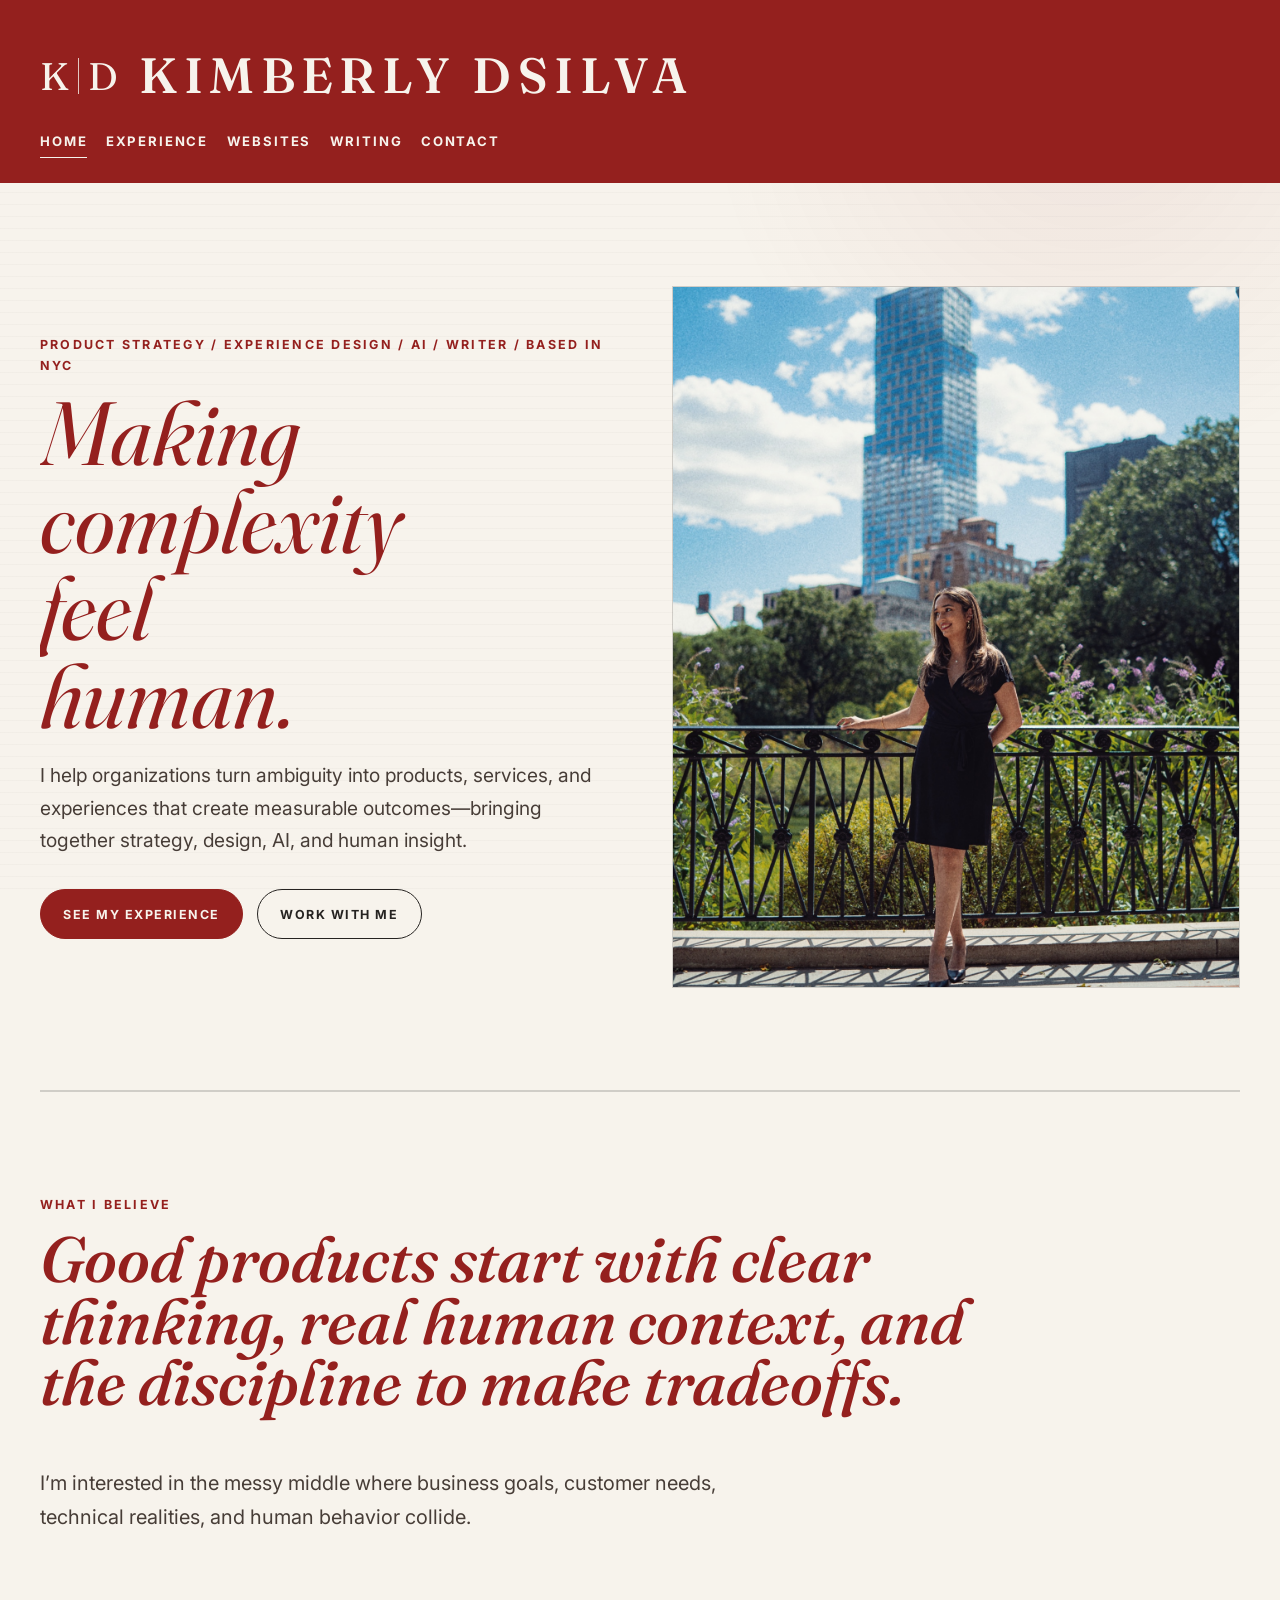
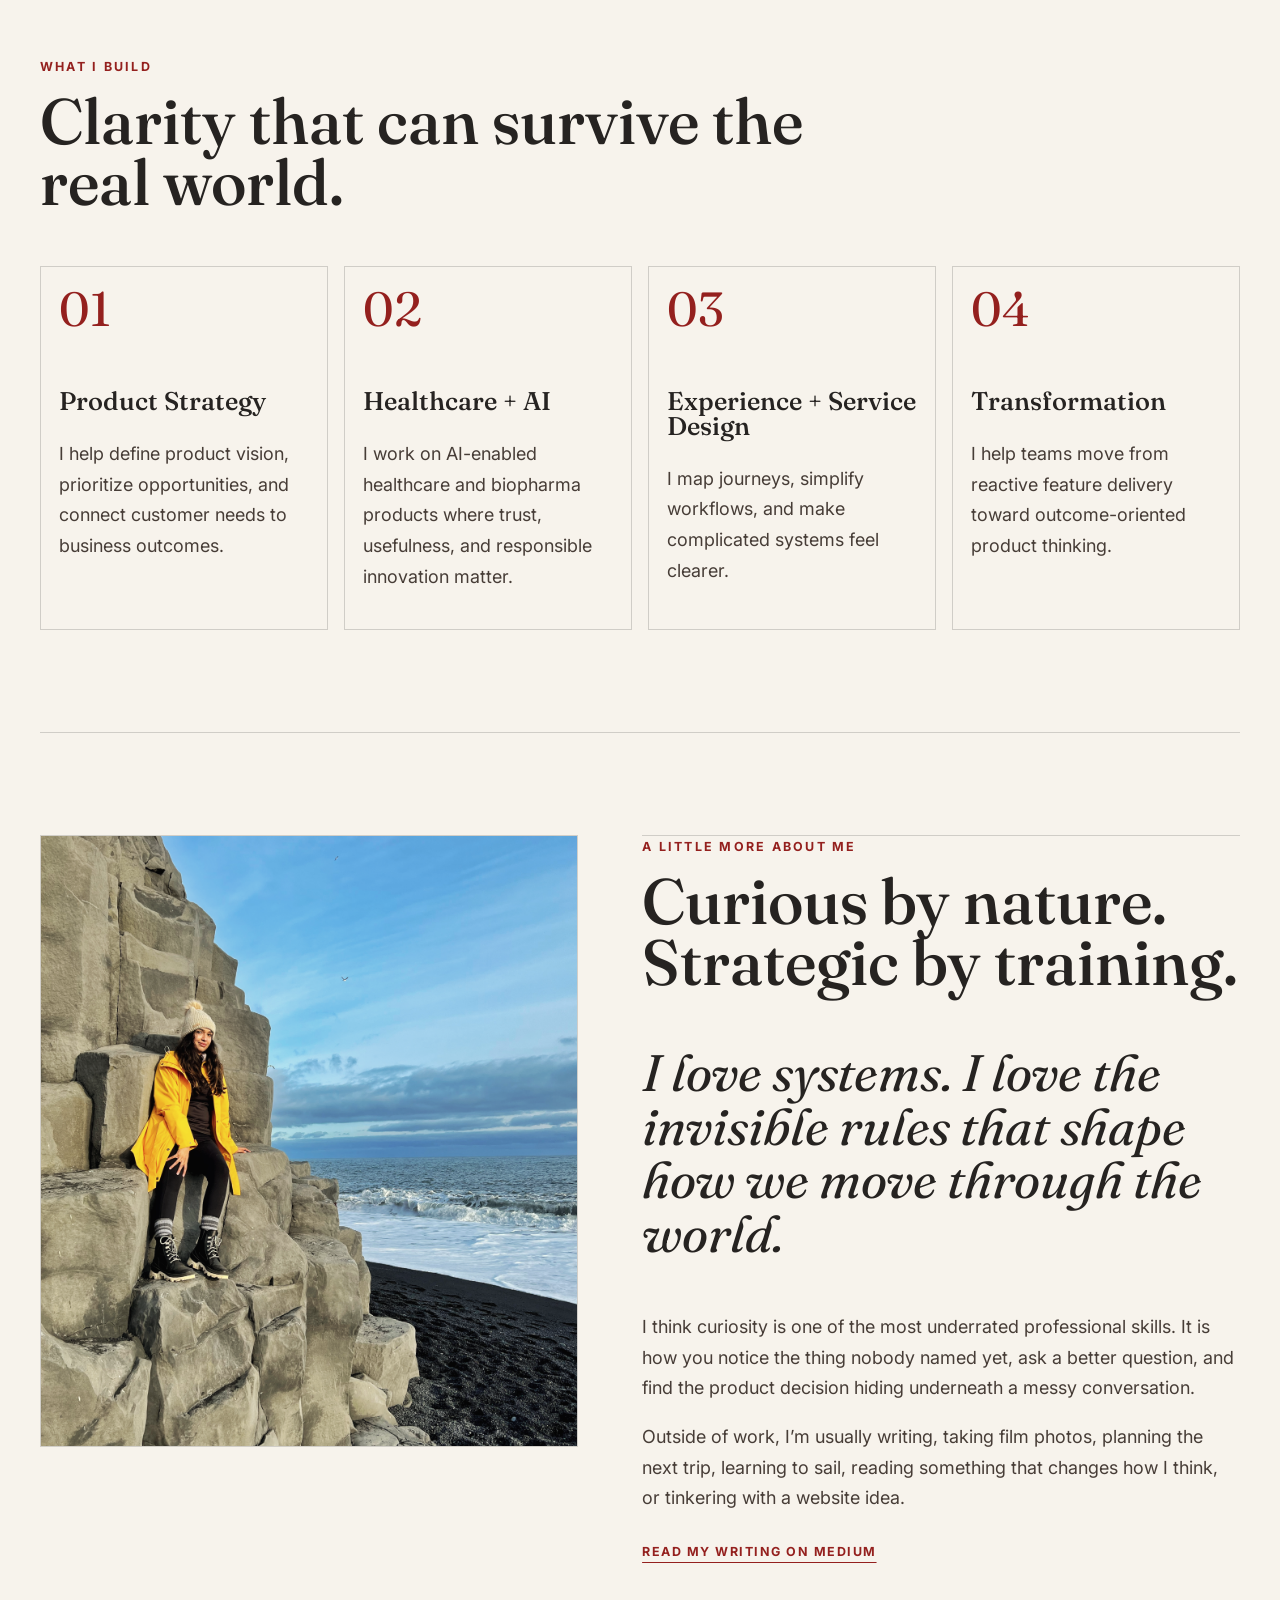
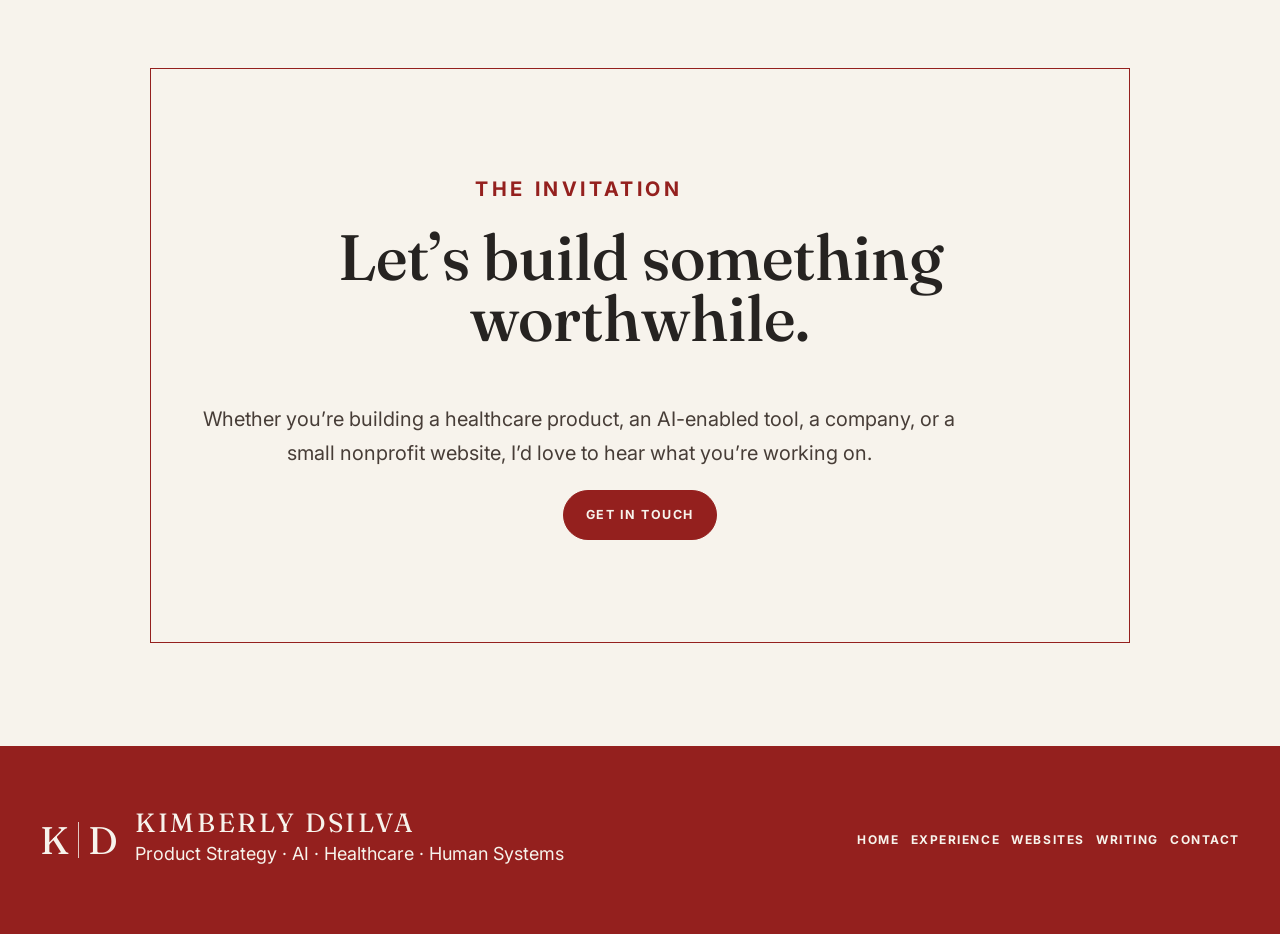
==== index.html @ da4ac9ca "Add files via upload" ====
<!doctype html>
<html lang="en">
  <head>
    <meta charset="utf-8">
    <meta name="viewport" content="width=device-width, initial-scale=1">
    <meta
      name="description"
      content="Kimberly Dsilva is a product strategist and experience leader working across healthcare, AI, service design, and transformation."
    >
    <title>Kimberly Dsilva | Product Strategy, AI & Human Systems</title>
    <link rel="icon" href="assets/favicon.svg" type="image/svg+xml">
    <!-- Update these URLs to the live domain after deployment. -->
    <link rel="canonical" href="https://kimberlydsilva.com/">
    <meta property="og:type" content="website">
    <meta property="og:title" content="Kimberly Dsilva | Product Strategy, AI & Human Systems">
    <meta property="og:description" content="A living resume and personal brand site for Kimberly Dsilva, a product strategist working across healthcare, AI, experience design, and human systems.">
    <meta property="og:image" content="https://kimberlydsilva.com/assets/social-preview.svg">
    <meta property="og:image:type" content="image/svg+xml">
    <meta property="og:image:width" content="1200">
    <meta property="og:image:height" content="630">
    <meta property="og:site_name" content="Kimberly Dsilva">
    <meta property="og:url" content="https://kimberlydsilva.com/">
    <meta name="twitter:card" content="summary_large_image">
    <meta name="twitter:title" content="Kimberly Dsilva | Product Strategy, AI & Human Systems">
    <meta name="twitter:description" content="Product strategy, AI, healthcare, and human systems.">
    <meta name="twitter:image" content="https://kimberlydsilva.com/assets/social-preview.svg">
    <script type="application/ld+json">
      {
        "@context": "https://schema.org",
        "@type": "Person",
        "name": "Kimberly Dsilva",
        "url": "https://kimberlydsilva.com/",
        "image": "https://kimberlydsilva.com/assets/social-preview.svg",
        "jobTitle": "Product Strategy and Experience Leader",
        "address": {
          "@type": "PostalAddress",
          "addressLocality": "New York",
          "addressRegion": "NY",
          "addressCountry": "US"
        },
        "sameAs": [
          "https://www.linkedin.com/in/kimberlydsilva/",
          "https://medium.com/@kimberly.d"
        ],
        "knowsAbout": [
          "Product strategy",
          "Experience design",
          "Artificial intelligence",
          "Healthcare products",
          "Service design",
          "Product transformation",
          "Small business websites"
        ]
      }
    </script>
    <link rel="preconnect" href="https://fonts.googleapis.com">
    <link rel="preconnect" href="https://fonts.gstatic.com" crossorigin>
    <link
      href="https://fonts.googleapis.com/css2?family=Fraunces:opsz,wght,SOFT@9..144,300..700,0..100&family=Inter:wght@400;500;600;700&display=swap"
      rel="stylesheet"
    >
    <link rel="stylesheet" href="styles.css">
  </head>
  <body>
    <a class="skip-link" href="#main">Skip to content</a>

    <header class="site-header">
      <nav class="nav" aria-label="Main navigation">
        <a class="brand-lockup" href="index.html" aria-label="Kimberly Dsilva home">
          <span class="brand-mark" aria-hidden="true"><span>K</span><span class="divider"></span><span>D</span></span>
          <span>
            <span class="brand-wordmark">Kimberly Dsilva</span>
          </span>
        </a>
        <button class="menu-toggle" type="button" aria-expanded="false" aria-controls="site-menu" aria-label="Open navigation menu">
          <span aria-hidden="true"></span>
          <span aria-hidden="true"></span>
          <span aria-hidden="true"></span>
        </button>
        <div class="nav-links" id="site-menu">
          <a class="nav-link active" href="index.html" aria-current="page">Home</a>
          <a class="nav-link" href="experience.html">Experience</a>
          <a class="nav-link" href="websites.html">Websites</a>
          <a class="nav-link" href="https://medium.com/@kimberly.d" target="_blank" rel="noreferrer">Writing</a>
          <a class="nav-link" href="contact.html">Contact</a>
        </div>
      </nav>
    </header>

    <main id="main">
      <section class="home-hero" aria-labelledby="home-title">
        <div class="home-hero-inner">
          <p class="eyebrow">Product strategy / Experience design / AI / Writer / Based in NYC</p>
          <h1 id="home-title" class="brand-line">Making<br>complexity<br>feel<br>human.</h1>
          <p class="hero-statement">
            I help organizations turn ambiguity into products, services, and experiences that create measurable outcomes&mdash;bringing together strategy, design, AI, and human insight.
          </p>
          <div class="button-row" aria-label="Primary actions">
            <a class="button" href="experience.html">See my experience</a>
            <a class="button button-secondary" href="contact.html">Work with me</a>
          </div>
        </div>
        <div class="home-hero-image">
          <img src="assets/hero-home.jpg" width="1365" height="1933" alt="Portrait of Kimberly Dsilva outdoors." fetchpriority="high">
        </div>
      </section>

      <section class="section manifesto home-manifesto" aria-labelledby="believe-title">
        <p class="section-kicker">What I believe</p>
        <h2 id="believe-title">
          Good products start with clear thinking, real human context, and the discipline to make tradeoffs.
        </h2>
        <p>
          I&rsquo;m interested in the messy middle where business goals, customer needs,
          technical realities, and human behavior collide.
        </p>
      </section>

      <section class="section home-build-section" aria-labelledby="build-title">
        <div class="section-heading">
          <p class="section-kicker">What I build</p>
          <h2 id="build-title">Clarity that can survive the real world.</h2>
        </div>
        <div class="card-grid">
          <article class="card accent-oxblood">
            <span class="card-number">01</span>
            <h3>Product Strategy</h3>
            <p>I help define product vision, prioritize opportunities, and connect customer needs to business outcomes.</p>
          </article>
          <article class="card accent-green">
            <span class="card-number">02</span>
            <h3>Healthcare + AI</h3>
            <p>I work on AI-enabled healthcare and biopharma products where trust, usefulness, and responsible innovation matter.</p>
          </article>
          <article class="card accent-blue">
            <span class="card-number">03</span>
            <h3>Experience + Service Design</h3>
            <p>I map journeys, simplify workflows, and make complicated systems feel clearer.</p>
          </article>
          <article class="card accent-terracotta">
            <span class="card-number">04</span>
            <h3>Transformation</h3>
            <p>I help teams move from reactive feature delivery toward outcome-oriented product thinking.</p>
          </article>
        </div>
      </section>

      <section class="section about-editorial" aria-label="About Kimberly">
        <div class="about-collage">
          <!-- Swap this for personal travel, film, or sailing photography when available. -->
          <img src="assets/home-second.jpg" width="2648" height="3848" alt="Kimberly Dsilva sitting on coastal rocks by the ocean." loading="lazy">
        </div>
        <div class="essay-section">
          <p class="section-kicker">A little more about me</p>
          <h2>Curious by nature. Strategic by training.</h2>
          <p class="lede">
            I love systems. I love the invisible rules that shape how we move
            through the world.
          </p>
          <p>
            I think curiosity is one of the most underrated professional skills.
            It is how you notice the thing nobody named yet, ask a better question,
            and find the product decision hiding underneath a messy conversation.
          </p>
          <p>
            Outside of work, I&rsquo;m usually writing, taking film photos, planning the
            next trip, learning to sail, reading something that changes how I
            think, or tinkering with a website idea.
          </p>
          <a class="text-link" href="https://medium.com/@kimberly.d" target="_blank" rel="noreferrer">Read my writing on Medium</a>
        </div>
      </section>

      <section class="section closing-band" aria-labelledby="closing-title">
        <p class="section-kicker">The invitation</p>
        <h2 id="closing-title">Let&rsquo;s build something worthwhile.</h2>
        <p>
          Whether you&rsquo;re building a healthcare product, an AI-enabled tool, a
          company, or a small nonprofit website, I&rsquo;d love to hear what you&rsquo;re
          working on.
        </p>
        <a class="button" href="contact.html">Get in touch</a>
      </section>
    </main>

    <footer class="site-footer">
      <div class="footer-brand">
        <div class="brand-mark" aria-hidden="true"><span>K</span><span class="divider"></span><span>D</span></div>
        <div>
          <p class="footer-wordmark">Kimberly Dsilva</p>
          <p>Product Strategy · AI · Healthcare · Human Systems</p>
        </div>
      </div>
      <div class="footer-links" aria-label="Footer navigation">
        <a href="index.html">Home</a>
        <a href="experience.html">Experience</a>
        <a href="websites.html">Websites</a>
        <a href="https://medium.com/@kimberly.d" target="_blank" rel="noreferrer">Writing</a>
        <a href="contact.html">Contact</a>
      </div>
    </footer>

    <script src="script.js"></script>
  </body>
</html>
---- styles.css ----
/* 1. Variables */
:root {
  --color-ivory: #f7f3ec;
  --color-charcoal: #262321;
  --color-cherry-red: #94201e;
  --color-terracotta: #c6553d;
  --color-muted-olive: #7d8460;
  --color-slate-blue: #5c6f84;
  --color-soft-beige: #e9e2d6;
  --color-stone: #ecedda;
  --color-warm-gray: #c8c0b4;
  --color-light-sand: #f3efe8;
  --color-deep-brown: #473d37;
  --font-heading: "Fraunces", Georgia, serif;
  --font-body: "Inter", system-ui, sans-serif;
  --max-width: 1200px;
  --section-padding: clamp(4rem, 8vw, 8rem);
  --radius-pill: 999px;
  --radius-soft: 8px;
  --border-thin: 1px solid rgba(38, 35, 33, 0.18);
  --transition: 180ms ease;
}

/* 2. Reset / Base */
* {
  box-sizing: border-box;
}

html {
  scroll-behavior: smooth;
}

body {
  margin: 0;
  background: var(--color-ivory);
  color: var(--color-charcoal);
  font-family: var(--font-body);
  font-size: clamp(1rem, 0.6vw + 0.88rem, 1.125rem);
  line-height: 1.7;
}

body::before {
  content: "";
  position: fixed;
  inset: 0;
  z-index: -1;
  pointer-events: none;
  background-image:
    linear-gradient(rgba(38, 35, 33, 0.025) 1px, transparent 1px),
    radial-gradient(circle at 85% 10%, rgba(148, 32, 30, 0.07), transparent 24rem);
  background-size: 100% 12px, auto;
}

img {
  max-width: 100%;
  display: block;
}

a {
  color: inherit;
}

h1,
h2,
h3,
p {
  margin-top: 0;
}

/* 3. Typography */
h1,
h2,
h3 {
  color: var(--color-charcoal);
  font-family: var(--font-heading);
  font-weight: 520;
  letter-spacing: 0;
  line-height: 0.96;
}

h1 {
  font-size: clamp(4rem, 10vw, 8.5rem);
}

.page-hero h1 {
  font-size: clamp(3rem, 7vw, 6rem);
}

h2 {
  font-size: clamp(2.25rem, 5vw, 4.5rem);
}

h3 {
  font-size: clamp(1.45rem, 2vw, 2rem);
}

p,
li {
  color: var(--color-deep-brown);
}

.eyebrow,
.section-kicker,
.note-label,
.role-org {
  color: var(--color-cherry-red);
  font-size: clamp(0.68rem, 0.35vw + 0.6rem, 0.78rem);
  font-weight: 700;
  letter-spacing: 0.18em;
  text-transform: uppercase;
}

.skip-link {
  position: absolute;
  left: 1rem;
  top: 1rem;
  z-index: 20;
  transform: translateY(-150%);
  border-radius: var(--radius-soft);
  background: var(--color-charcoal);
  color: var(--color-ivory);
  padding: 0.7rem 1rem;
  text-decoration: none;
  transition: transform var(--transition);
}

.skip-link:focus {
  transform: translateY(0);
}

/* 4. Layout Utilities */
.section {
  width: min(100% - 2rem, var(--max-width));
  margin: 0 auto;
  padding: var(--section-padding) 0;
}

.section-heading {
  max-width: 780px;
  margin-bottom: 2rem;
}

/* 5. Header / Nav */
.site-header {
  position: relative;
  z-index: 10;
  background: var(--color-cherry-red);
  color: var(--color-ivory);
}

.nav {
  display: grid;
  width: min(100% - 2rem, var(--max-width));
  margin: 0 auto;
  gap: 1.6rem;
  grid-template-columns: minmax(0, 1fr);
  padding: clamp(1.6rem, 4vw, 3.2rem) 0 1.6rem;
}

.brand-lockup {
  display: flex;
  align-items: center;
  gap: 1.35rem;
  color: var(--color-ivory);
  min-width: 0;
  text-decoration: none;
}

.brand-wordmark {
  display: block;
  font-family: var(--font-heading);
  font-size: clamp(2rem, 4vw, 3.1rem);
  font-weight: 560;
  letter-spacing: 0.13em;
  line-height: 1;
  text-transform: uppercase;
  overflow-wrap: anywhere;
}

.nav-links {
  display: flex;
  align-items: center;
  flex-wrap: wrap;
  gap: 1.15rem;
}

.nav-link {
  color: var(--color-ivory);
  font-size: 0.82rem;
  font-weight: 700;
  letter-spacing: 0.14em;
  text-decoration: none;
  text-transform: uppercase;
}

.nav-link {
  border-bottom: 1px solid transparent;
  padding: 0.25rem 0;
}

.nav-link:hover,
.nav-link.active {
  border-color: var(--color-ivory);
  color: var(--color-ivory);
}

.menu-toggle {
  display: none;
  width: 46px;
  height: 46px;
  align-items: center;
  justify-content: center;
  flex-direction: column;
  gap: 5px;
  border: 1px solid rgba(247, 243, 236, 0.55);
  border-radius: 50%;
  background: transparent;
  color: var(--color-ivory);
  cursor: pointer;
  padding: 0;
}

.menu-toggle span {
  display: block;
  width: 18px;
  height: 1.5px;
  border-radius: var(--radius-pill);
  background: currentColor;
  transition: transform var(--transition), opacity var(--transition);
}

.menu-toggle[aria-expanded="true"] span:nth-child(1) {
  transform: translateY(6.5px) rotate(45deg);
}

.menu-toggle[aria-expanded="true"] span:nth-child(2) {
  opacity: 0;
}

.menu-toggle[aria-expanded="true"] span:nth-child(3) {
  transform: translateY(-6.5px) rotate(-45deg);
}

/* 6. Buttons */
.button-row {
  display: flex;
  flex-wrap: wrap;
  gap: 0.85rem;
  margin-top: 2rem;
}

.button {
  display: inline-flex;
  min-height: 48px;
  align-items: center;
  justify-content: center;
  border: 1px solid var(--color-cherry-red);
  border-radius: var(--radius-pill);
  background: var(--color-cherry-red);
  color: var(--color-ivory);
  cursor: pointer;
  font: inherit;
  font-size: 0.78rem;
  font-weight: 700;
  letter-spacing: 0.12em;
  padding: 0.85rem 1.4rem;
  text-decoration: none;
  text-transform: uppercase;
  transition: background var(--transition), color var(--transition), transform var(--transition), border-color var(--transition);
}

.button:hover {
  background: #7f1b19;
  border-color: #7f1b19;
  transform: translateY(-1px);
}

.button-secondary {
  background: transparent;
  border-color: var(--color-charcoal);
  color: var(--color-charcoal);
}

.button-secondary:hover {
  background: var(--color-charcoal);
  border-color: var(--color-charcoal);
  color: var(--color-ivory);
}

.text-link {
  display: inline-flex;
  color: var(--color-cherry-red);
  font-size: 0.78rem;
  font-weight: 700;
  letter-spacing: 0.12em;
  margin-top: 0.6rem;
  text-decoration: underline;
  text-decoration-thickness: 1px;
  text-underline-offset: 0.35rem;
  text-transform: uppercase;
}

.text-link:hover {
  color: var(--color-charcoal);
}

/* 7. Hero */
.home-hero {
  position: relative;
  display: grid;
  width: min(100% - 2rem, var(--max-width));
  min-height: auto;
  margin: 0 auto;
  align-items: center;
  grid-template-columns: minmax(0, 0.95fr) minmax(420px, 0.95fr);
  gap: clamp(2rem, 5vw, 4.5rem);
  padding: clamp(4rem, 8vw, 7.5rem) 0;
  border-bottom: var(--border-thin);
  overflow: hidden;
}

.home-hero::before {
  content: none;
}

.brand-line {
  color: var(--color-cherry-red);
  font-family: var(--font-heading);
  font-size: clamp(3rem, 7vw, 6.6rem);
  font-style: italic;
  font-weight: 390;
  line-height: 0.98;
  margin-bottom: 1.2rem;
  max-width: 10ch;
}

.hero-statement {
  max-width: 620px;
  color: var(--color-deep-brown);
  font-size: clamp(1.05rem, 1.5vw, 1.35rem);
}

.home-hero-image img {
  width: 100%;
  max-height: min(78vh, 820px);
  aspect-ratio: 4 / 5;
  border: var(--border-thin);
  object-fit: cover;
  object-position: center;
  filter: saturate(0.96) contrast(0.98) sepia(0.03);
}

.home-hero-image {
  width: min(100%, 620px);
  max-width: 620px;
  justify-self: end;
}

.experience-hero img,
.websites-hero img {
  max-width: 420px;
  justify-self: end;
}

.about-collage {
  width: min(100%, 560px);
  max-width: 560px;
  justify-self: end;
}

.websites-hero img,
.about-collage img,
.experience-hero img {
  width: 100%;
  max-height: min(68vh, 680px);
  aspect-ratio: 4 / 5;
  border: var(--border-thin);
  object-fit: cover;
  filter: saturate(0.86) contrast(0.96) sepia(0.08);
}

.about-collage img {
  object-position: center;
}

/* 8. Page Sections */
.manifesto,
.currently-section,
.role-timeline,
.strengths-section,
.interests-section,
.more-about-section,
.contact-layout,
.essay-section,
.note-section {
  border-top: var(--border-thin);
}

.manifesto h2 {
  max-width: 960px;
  color: var(--color-cherry-red);
  font-style: italic;
}

.home-manifesto {
  padding-bottom: clamp(2.5rem, 4vw, 4rem);
}

.home-build-section {
  padding-top: clamp(2.5rem, 4vw, 4rem);
}

.manifesto p:not(.section-kicker),
.closing-band p,
.note-section p,
.page-hero p:not(.eyebrow) {
  max-width: 760px;
  font-size: clamp(1.06rem, 1vw + 0.8rem, 1.25rem);
}

.page-hero {
  max-width: 980px;
  padding-top: clamp(4rem, 8vw, 7rem);
  padding-bottom: clamp(3rem, 5vw, 5rem);
}

.page-hero h1 {
  max-width: 12ch;
  margin-bottom: 1.5rem;
}

.websites-hero {
  display: grid;
  max-width: var(--max-width);
  align-items: end;
  grid-template-columns: minmax(0, 1fr) minmax(280px, 420px);
  gap: clamp(2rem, 6vw, 5rem);
}

.experience-hero {
  display: grid;
  max-width: var(--max-width);
  align-items: end;
  grid-template-columns: minmax(0, 1fr) minmax(280px, 420px);
  gap: clamp(2rem, 6vw, 5rem);
}

.about-editorial {
  display: grid;
  align-items: start;
  grid-template-columns: minmax(360px, 0.9fr) minmax(0, 1fr);
  gap: clamp(2rem, 5vw, 4.25rem);
  border-top: var(--border-thin);
}

.essay-section {
  padding-top: 0;
}

.essay-section .lede {
  color: var(--color-charcoal);
  font-family: var(--font-heading);
  font-size: clamp(2.1rem, 4vw, 3.8rem);
  font-style: italic;
  line-height: 1.05;
}

.more-about-section p:not(.section-kicker) {
  max-width: 760px;
  font-size: clamp(1.06rem, 1vw + 0.8rem, 1.25rem);
}

.closing-band {
  max-width: 980px;
  border: 1px solid var(--color-cherry-red);
  margin-bottom: var(--section-padding);
  padding-inline: clamp(1.25rem, 4vw, 3rem);
  text-align: center;
}

.closing-band h2,
.thanks-section h1 {
  max-width: none;
}

/* 9. Cards / Timeline / Forms */
.card-grid,
.service-grid,
.interest-grid,
.currently-grid {
  display: grid;
  gap: 1rem;
}

.card-grid {
  grid-template-columns: repeat(4, 1fr);
}

.card,
.service-card,
.interest-card,
.interest-grid article,
.currently-grid article {
  border: var(--border-thin);
  background: transparent;
  padding: 1.15rem;
}

.card {
  min-height: 280px;
  transition: border-color var(--transition), transform var(--transition);
}

.card:hover,
.service-card:hover,
.interest-card:hover,
.interest-card:focus,
.interest-grid article:hover,
.interest-grid article:focus {
  border-color: var(--color-cherry-red);
  transform: translateY(-3px);
}

.card-number {
  display: block;
  margin-bottom: 3.5rem;
  color: var(--color-cherry-red);
  font-family: var(--font-heading);
  font-size: 3rem;
  line-height: 1;
}

.currently-section {
  display: grid;
  grid-template-columns: 0.8fr 1.4fr;
  gap: clamp(2rem, 6vw, 5rem);
}

.currently-grid {
  grid-template-columns: repeat(3, 1fr);
}

.currently-grid span {
  display: block;
  margin-bottom: 0.85rem;
  color: var(--color-cherry-red);
  font-size: 1.2rem;
}

.currently-grid b {
  display: block;
  color: var(--color-charcoal);
  font-size: 0.75rem;
  letter-spacing: 0.15em;
  text-transform: uppercase;
}

.role {
  position: relative;
  display: grid;
  grid-template-columns: 0.9fr 1.2fr;
  gap: clamp(1.5rem, 5vw, 4rem);
  border-bottom: var(--border-thin);
  padding: 2.4rem 0 2.4rem 2rem;
}

.role::before {
  content: "";
  position: absolute;
  left: 0;
  top: 2.8rem;
  width: 0.65rem;
  height: 0.65rem;
  border-radius: 50%;
  background: var(--color-cherry-red);
}

.role h2 {
  margin-bottom: 0;
  font-size: clamp(2rem, 4vw, 3.7rem);
}

.role ul {
  margin: 0;
  padding-left: 1.1rem;
}

.role li + li {
  margin-top: 0.5rem;
}

.tag-cloud,
.footer-links {
  display: flex;
  flex-wrap: wrap;
  gap: 0.7rem;
}

.tag-cloud span {
  border-bottom: 1px solid var(--color-cherry-red);
  color: var(--color-charcoal);
  font-weight: 700;
  padding-bottom: 0.35rem;
}

.service-grid {
  grid-template-columns: repeat(2, 1fr);
}

.service-card {
  min-height: 210px;
}

.website-gallery-section {
  border-top: var(--border-thin);
}

.website-gallery {
  display: grid;
  grid-template-columns: repeat(3, 1fr);
  gap: 1rem;
}

.website-card {
  display: grid;
  border: var(--border-thin);
  color: inherit;
  text-decoration: none;
  transition: border-color var(--transition), transform var(--transition);
}

.website-card:hover {
  border-color: var(--color-cherry-red);
  transform: translateY(-3px);
}

.website-card img {
  width: 100%;
  aspect-ratio: 16 / 10;
  border-bottom: var(--border-thin);
  object-fit: cover;
  object-position: center;
  filter: saturate(0.94) contrast(0.98);
}

.website-card span,
.website-card h3,
.website-card p {
  margin-left: 1rem;
  margin-right: 1rem;
}

.website-card span {
  color: var(--color-cherry-red);
  font-size: 0.72rem;
  font-weight: 700;
  letter-spacing: 0.15em;
  margin-top: 1rem;
  text-transform: uppercase;
}

.website-card h3 {
  margin-bottom: 0.7rem;
}

.website-card p {
  margin-bottom: 1.2rem;
}

.interest-grid {
  grid-template-columns: repeat(4, 1fr);
}

.interest-card,
.interest-grid article {
  color: inherit;
  display: block;
  position: relative;
  min-height: 210px;
  overflow: hidden;
  text-decoration: none;
}

.interest-card::after,
.interest-grid article::after {
  content: attr(data-hover);
  position: absolute;
  inset: auto 1rem 1rem;
  color: var(--color-cherry-red);
  font-size: 0.86rem;
  font-weight: 700;
  opacity: 0;
  transform: translateY(0.4rem);
  transition: opacity var(--transition), transform var(--transition);
}

.interest-card:hover::after,
.interest-card:focus::after,
.interest-grid article:hover::after,
.interest-grid article:focus::after {
  opacity: 1;
  transform: translateY(0);
}

.contact-layout {
  max-width: 980px;
  padding-top: clamp(1.5rem, 3vw, 2.5rem);
}

.contact-form {
  display: grid;
  gap: 0.72rem;
  border: var(--border-thin);
  background: var(--color-light-sand);
  padding: clamp(1.1rem, 4vw, 2rem);
}

label {
  color: var(--color-charcoal);
  font-size: 0.76rem;
  font-weight: 700;
  letter-spacing: 0.12em;
  text-transform: uppercase;
}

input,
select,
textarea {
  width: 100%;
  border: 1px solid var(--color-warm-gray);
  border-radius: 0;
  background: var(--color-ivory);
  color: var(--color-charcoal);
  font: inherit;
  padding: 0.9rem;
}

textarea {
  resize: vertical;
}

.hidden-field {
  display: none;
}

.contact-form .button {
  width: fit-content;
  margin-top: 0.75rem;
}

input:focus,
select:focus,
textarea:focus,
a:focus-visible,
button:focus-visible,
[tabindex="0"]:focus {
  outline: 3px solid rgba(148, 32, 30, 0.35);
  outline-offset: 3px;
}

.thanks-section,
.note-section {
  max-width: 900px;
  text-align: center;
}

/* 10. Footer */
.site-footer {
  display: grid;
  grid-template-columns: minmax(0, 1fr) auto;
  gap: 2rem;
  align-items: center;
  background: var(--color-cherry-red);
  color: var(--color-ivory);
  padding: clamp(2rem, 5vw, 4rem) max(1rem, calc((100vw - var(--max-width)) / 2));
}

.site-footer p,
.site-footer a {
  color: var(--color-ivory);
}

.site-footer a {
  font-size: 0.75rem;
  font-weight: 700;
  letter-spacing: 0.13em;
  text-decoration: none;
  text-transform: uppercase;
}

.site-footer a:hover {
  text-decoration: underline;
  text-underline-offset: 0.35rem;
}

.footer-brand {
  display: flex;
  align-items: center;
  gap: 1.1rem;
}

.brand-mark {
  display: flex;
  align-items: center;
  gap: 0.55rem;
  color: var(--color-ivory);
  font-family: var(--font-heading);
  font-size: 2.4rem;
  line-height: 1;
}

.brand-mark .divider {
  width: 1px;
  height: 2.2rem;
  background: var(--color-ivory);
  opacity: 0.8;
}

.footer-wordmark {
  margin-bottom: 0.2rem;
  font-family: var(--font-heading);
  font-size: 1.65rem;
  letter-spacing: 0.1em;
  line-height: 1;
  text-transform: uppercase;
}

.footer-brand p:last-child {
  margin-bottom: 0;
}

/* 11. Responsive Rules */
@media (max-width: 1020px) {
  .site-header {
    overflow: visible;
  }

  .menu-toggle {
    display: inline-flex;
    justify-self: end;
  }

  .nav {
    align-items: center;
    gap: 1rem;
    grid-template-columns: minmax(0, 1fr) auto;
    padding: 1rem 0;
  }

  .brand-lockup {
    gap: clamp(0.7rem, 2.5vw, 1rem);
  }

  .brand-wordmark {
    font-size: clamp(1.25rem, 5vw, 2.3rem);
    letter-spacing: clamp(0.05em, 1vw, 0.11em);
  }

  .brand-lockup .brand-mark {
    flex-shrink: 0;
    font-size: clamp(1.55rem, 5vw, 2.2rem);
    gap: 0.42rem;
  }

  .brand-lockup .brand-mark .divider {
    height: clamp(1.55rem, 5vw, 2rem);
  }

  .nav-links {
    display: none;
    width: 100%;
    align-items: flex-start;
    flex-direction: column;
    gap: 0;
    grid-column: 1 / -1;
    border-top: 1px solid rgba(247, 243, 236, 0.35);
    padding: 0.85rem 0 0.25rem;
  }

  .nav-links.is-open {
    display: flex;
  }

  .nav-link {
    width: 100%;
    border-bottom: 1px solid rgba(247, 243, 236, 0.18);
    font-size: clamp(0.92rem, 3vw, 1.1rem);
    letter-spacing: 0.13em;
    padding: 0.85rem 0;
  }

  .nav-link:hover,
  .nav-link.active {
    border-color: rgba(247, 243, 236, 0.75);
  }

  .home-hero,
  .websites-hero,
  .experience-hero,
  .about-editorial,
  .currently-section,
  .role,
  .contact-layout,
  .site-footer {
    grid-template-columns: 1fr;
  }

  .home-hero-image,
  .about-collage,
  .experience-hero img,
  .websites-hero img {
    width: min(100%, 420px);
    max-width: 420px;
    justify-self: start;
  }

  .card-grid,
  .interest-grid,
  .website-gallery {
    grid-template-columns: repeat(2, 1fr);
  }
}

@media (max-width: 680px) {
  h1 {
    font-size: clamp(3.8rem, 18vw, 5.8rem);
  }

  .brand-lockup {
    align-items: center;
    gap: 0.65rem;
  }

  .brand-lockup .brand-mark {
    font-size: clamp(1.2rem, 7vw, 1.65rem);
    gap: 0.28rem;
  }

  .brand-lockup .brand-mark .divider {
    height: clamp(1.2rem, 7vw, 1.55rem);
  }

  .brand-wordmark {
    font-size: clamp(1.05rem, 6vw, 1.65rem);
    letter-spacing: 0.06em;
  }

  .menu-toggle {
    width: 42px;
    height: 42px;
  }

  .card-grid,
  .service-grid,
  .currently-grid,
  .interest-grid,
  .website-gallery {
    grid-template-columns: 1fr;
  }

  .card,
  .service-card,
  .interest-card,
  .interest-grid article {
    min-height: auto;
  }

  .card-number {
    margin-bottom: 2rem;
  }

  .button,
  .contact-form .button {
    width: 100%;
  }

  .home-hero-image,
  .about-collage,
  .experience-hero img,
  .websites-hero img {
    width: min(100%, 340px);
    max-width: 340px;
  }

  .home-hero-image img,
  .about-collage img,
  .experience-hero img,
  .websites-hero img {
    max-height: 460px;
  }

  .footer-brand {
    align-items: flex-start;
    flex-direction: column;
  }
}

/* 12. Reduced Motion */
@media (prefers-reduced-motion: reduce) {
  *,
  *::before,
  *::after {
    scroll-behavior: auto !important;
    transition-duration: 0.01ms !important;
    animation-duration: 0.01ms !important;
    animation-iteration-count: 1 !important;
  }
}
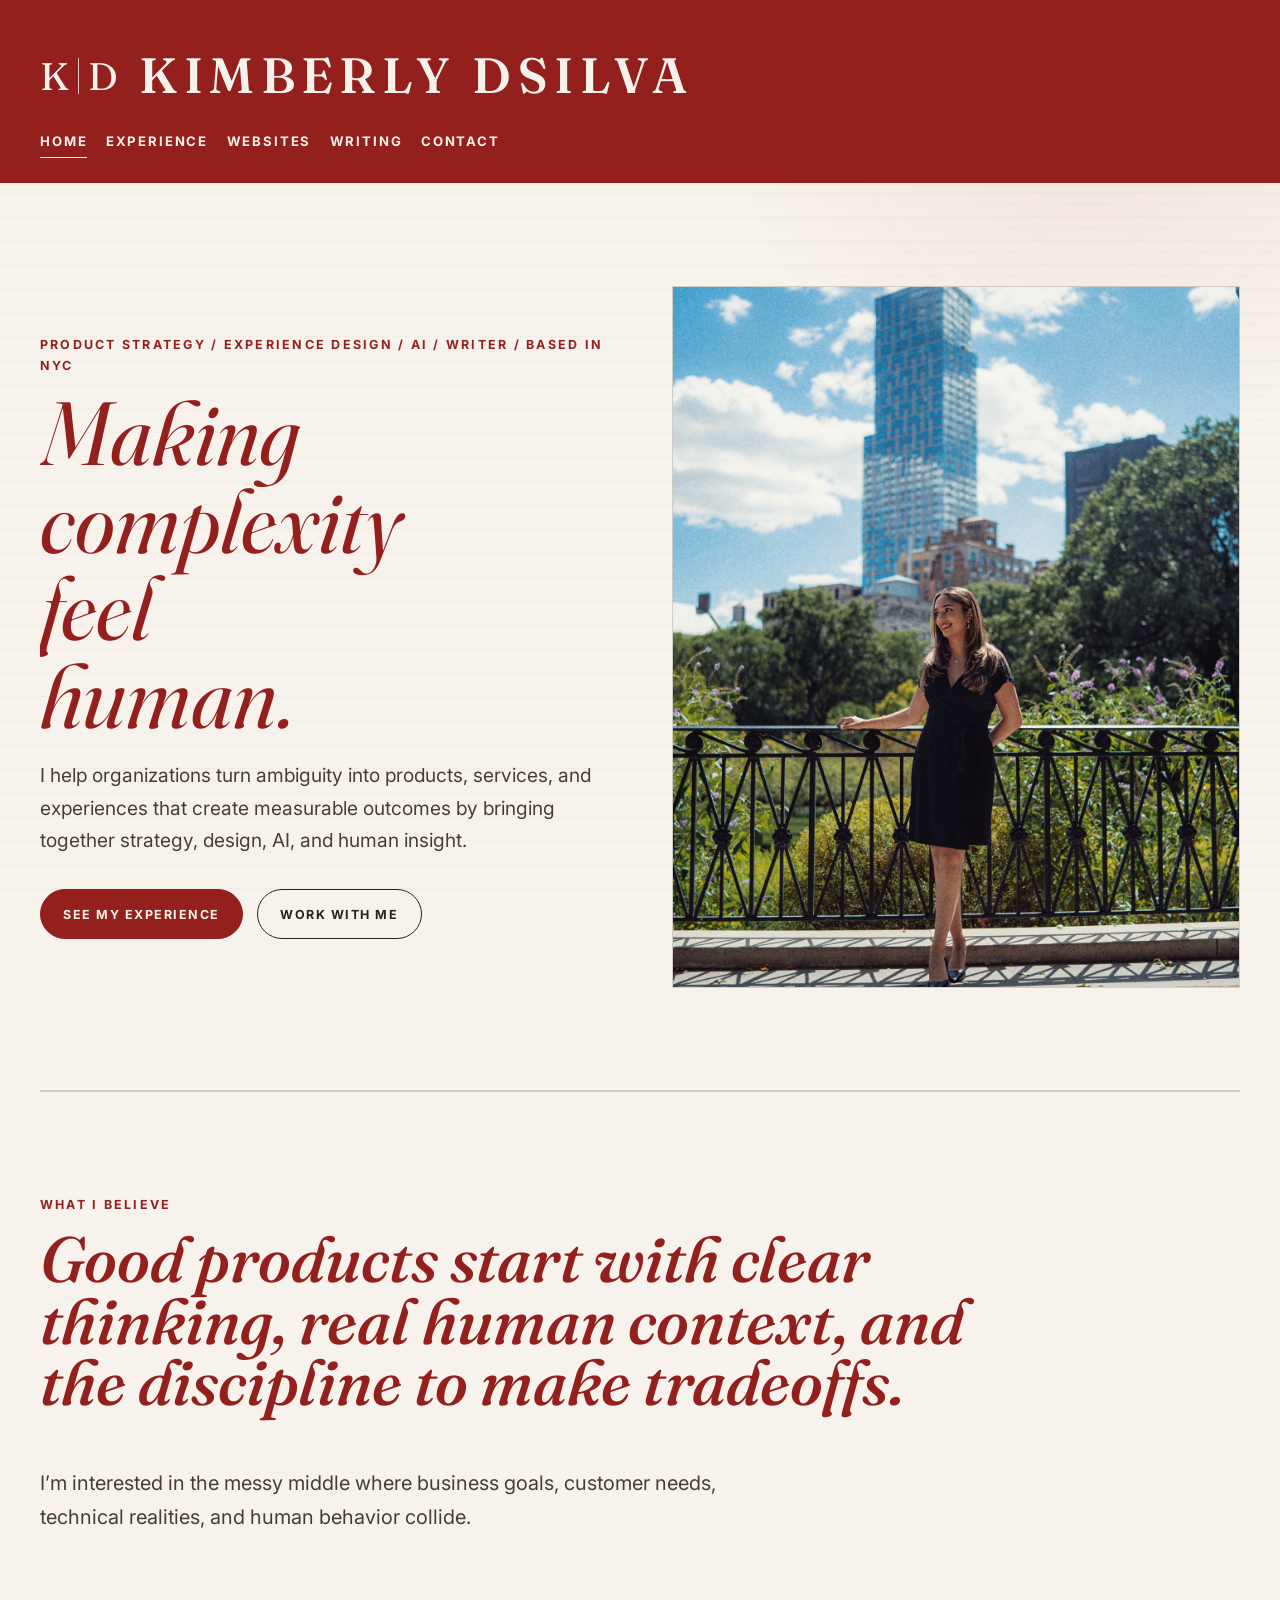
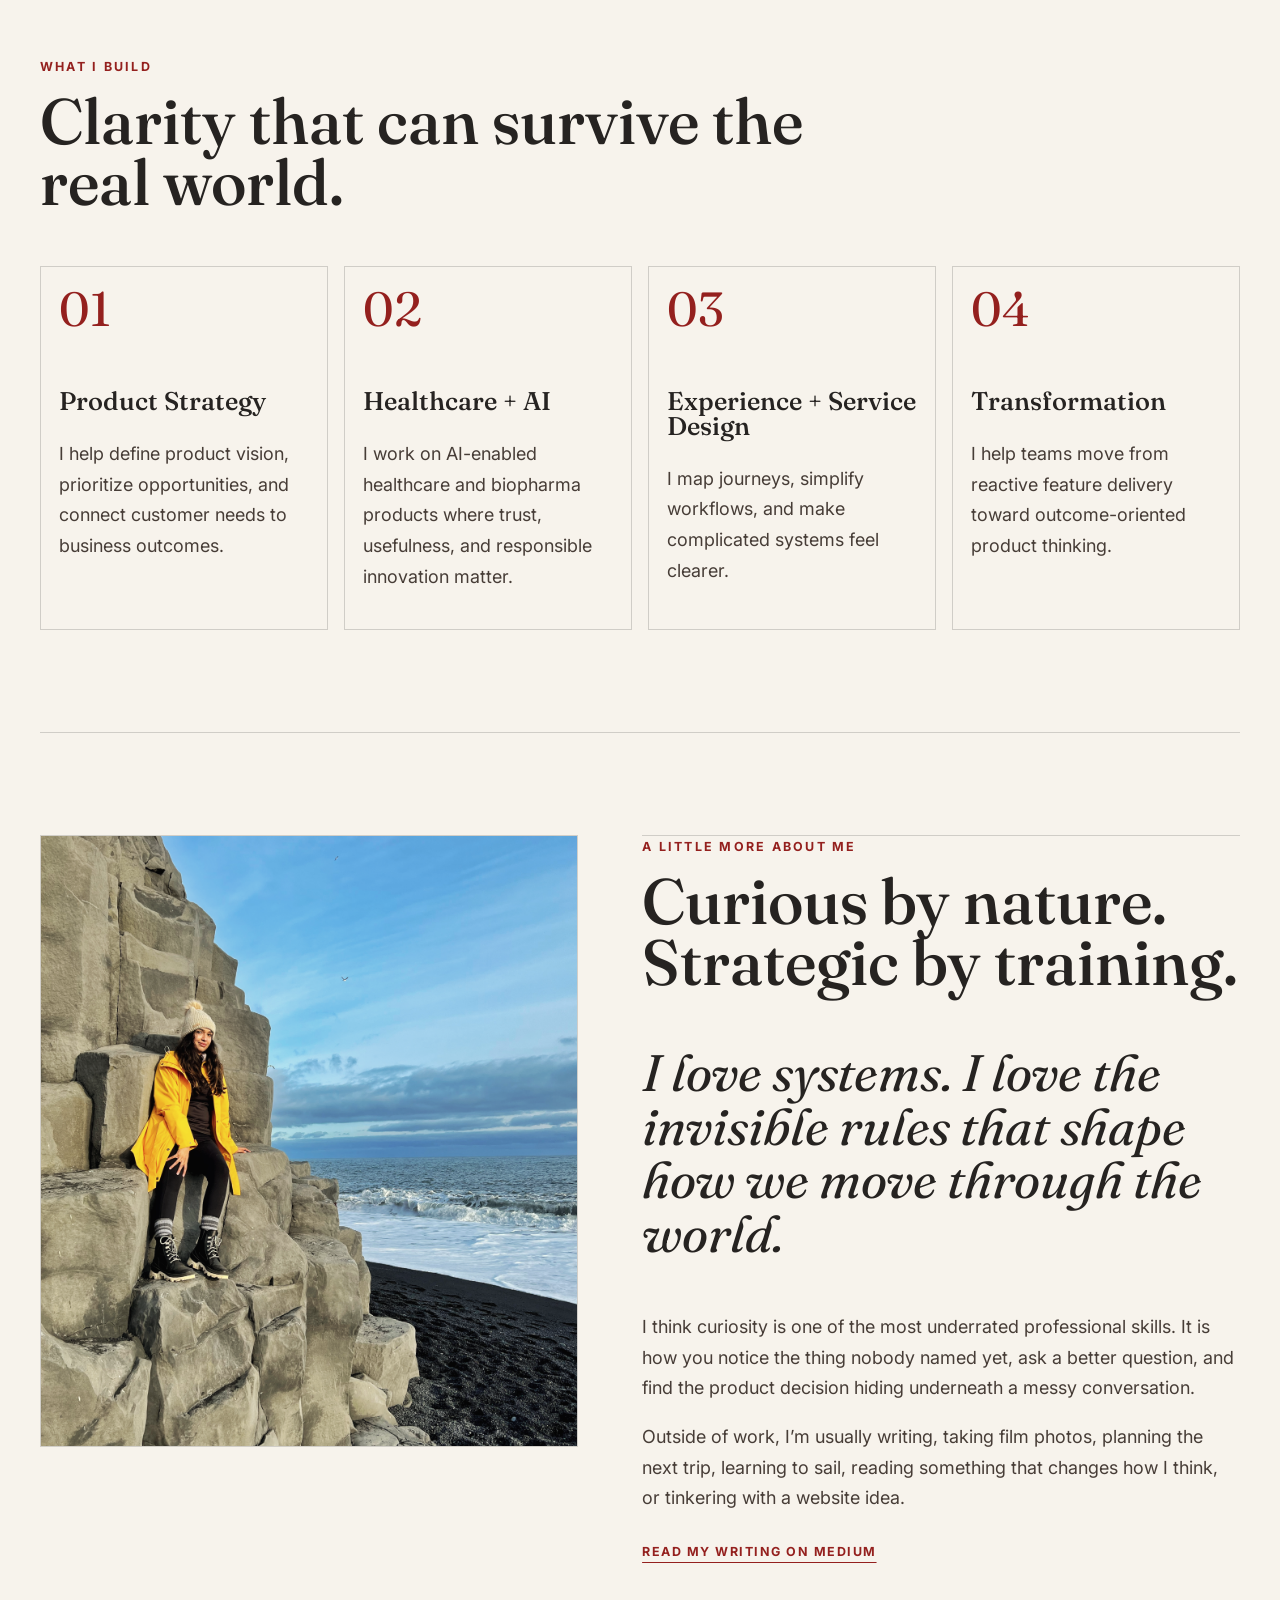
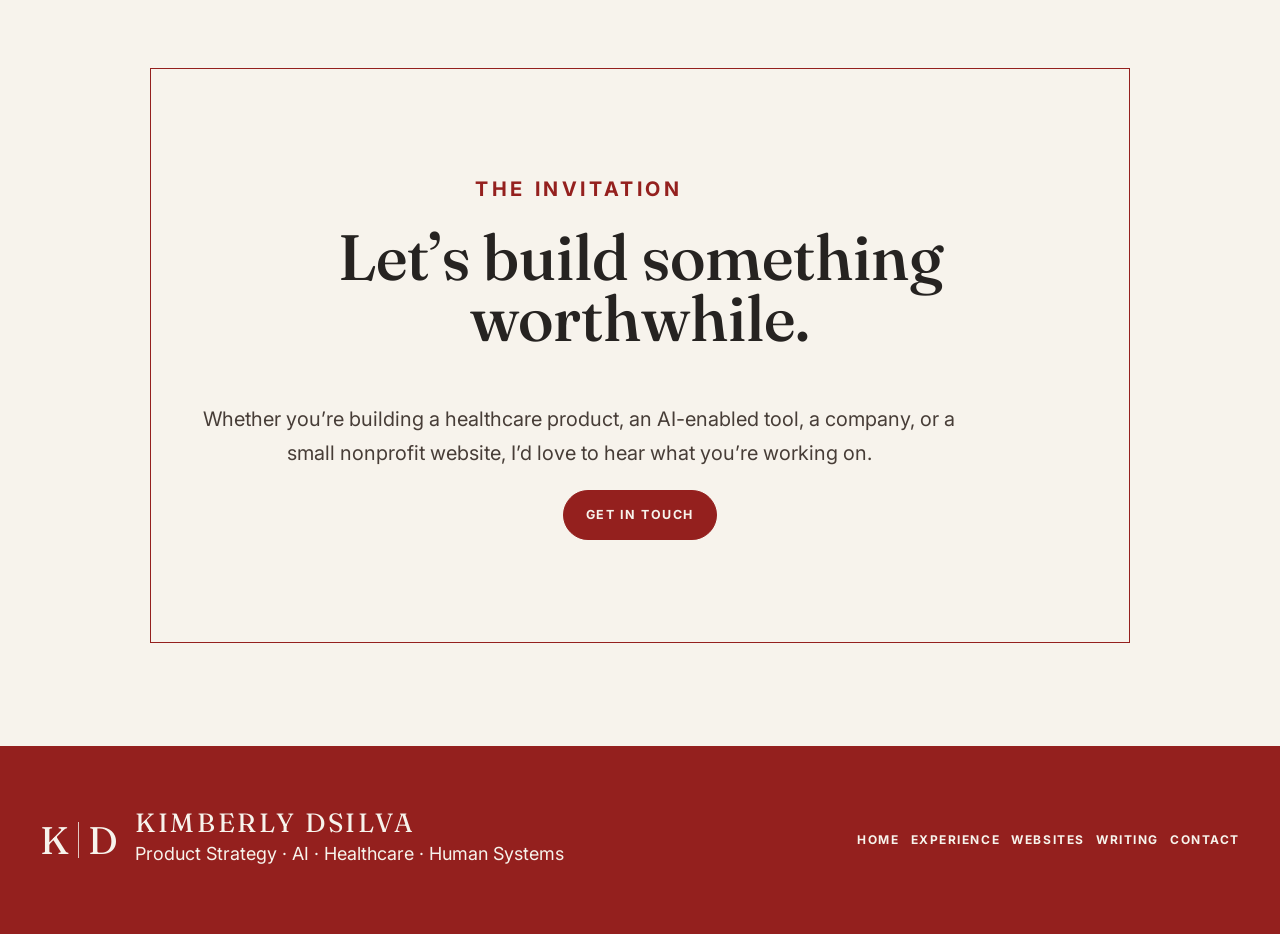
==== commit b7e84f40: "Update index.html" ====
--- a/index.html
+++ b/index.html
@@ -93,7 +93,7 @@
           <p class="eyebrow">Product strategy / Experience design / AI / Writer / Based in NYC</p>
           <h1 id="home-title" class="brand-line">Making<br>complexity<br>feel<br>human.</h1>
           <p class="hero-statement">
-            I help organizations turn ambiguity into products, services, and experiences that create measurable outcomes&mdash;bringing together strategy, design, AI, and human insight.
+            I help organizations turn ambiguity into products, services, and experiences that create measurable outcomes by bringing together strategy, design, AI, and human insight.
           </p>
           <div class="button-row" aria-label="Primary actions">
             <a class="button" href="experience.html">See my experience</a>
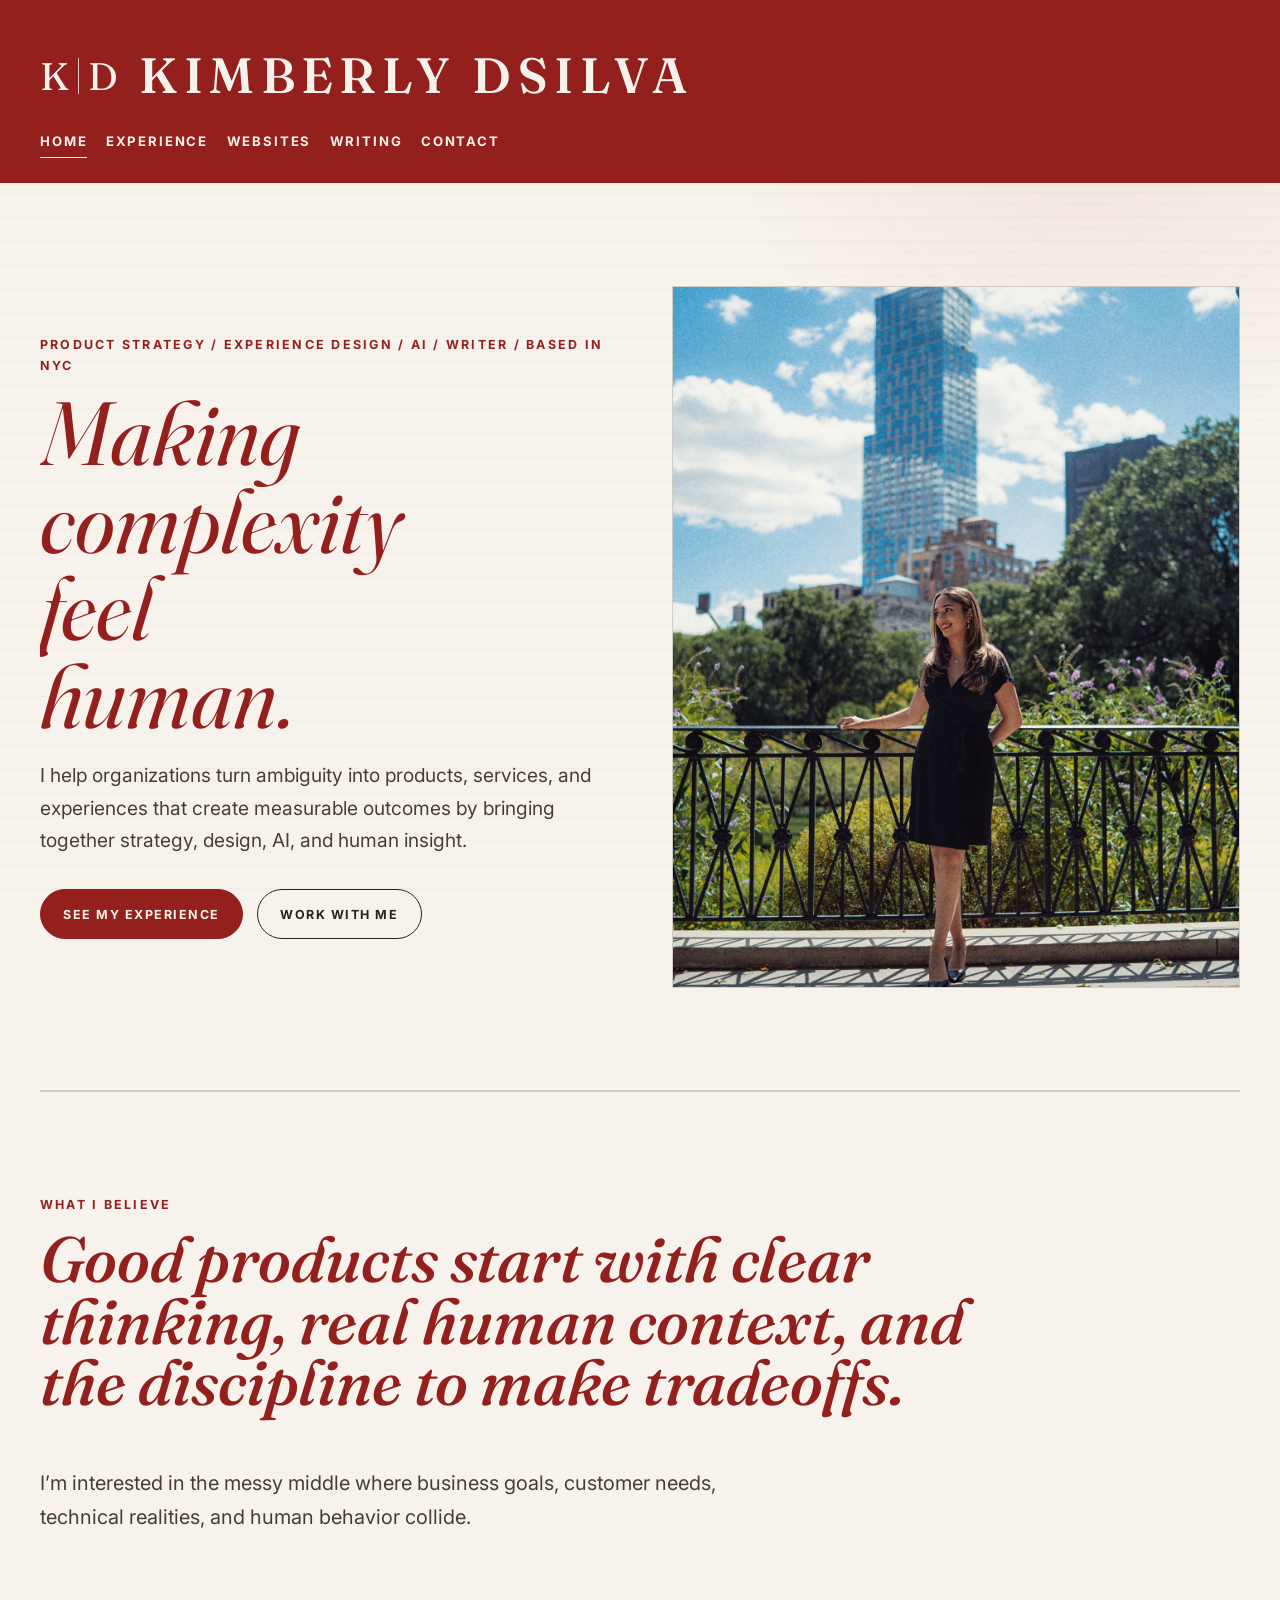
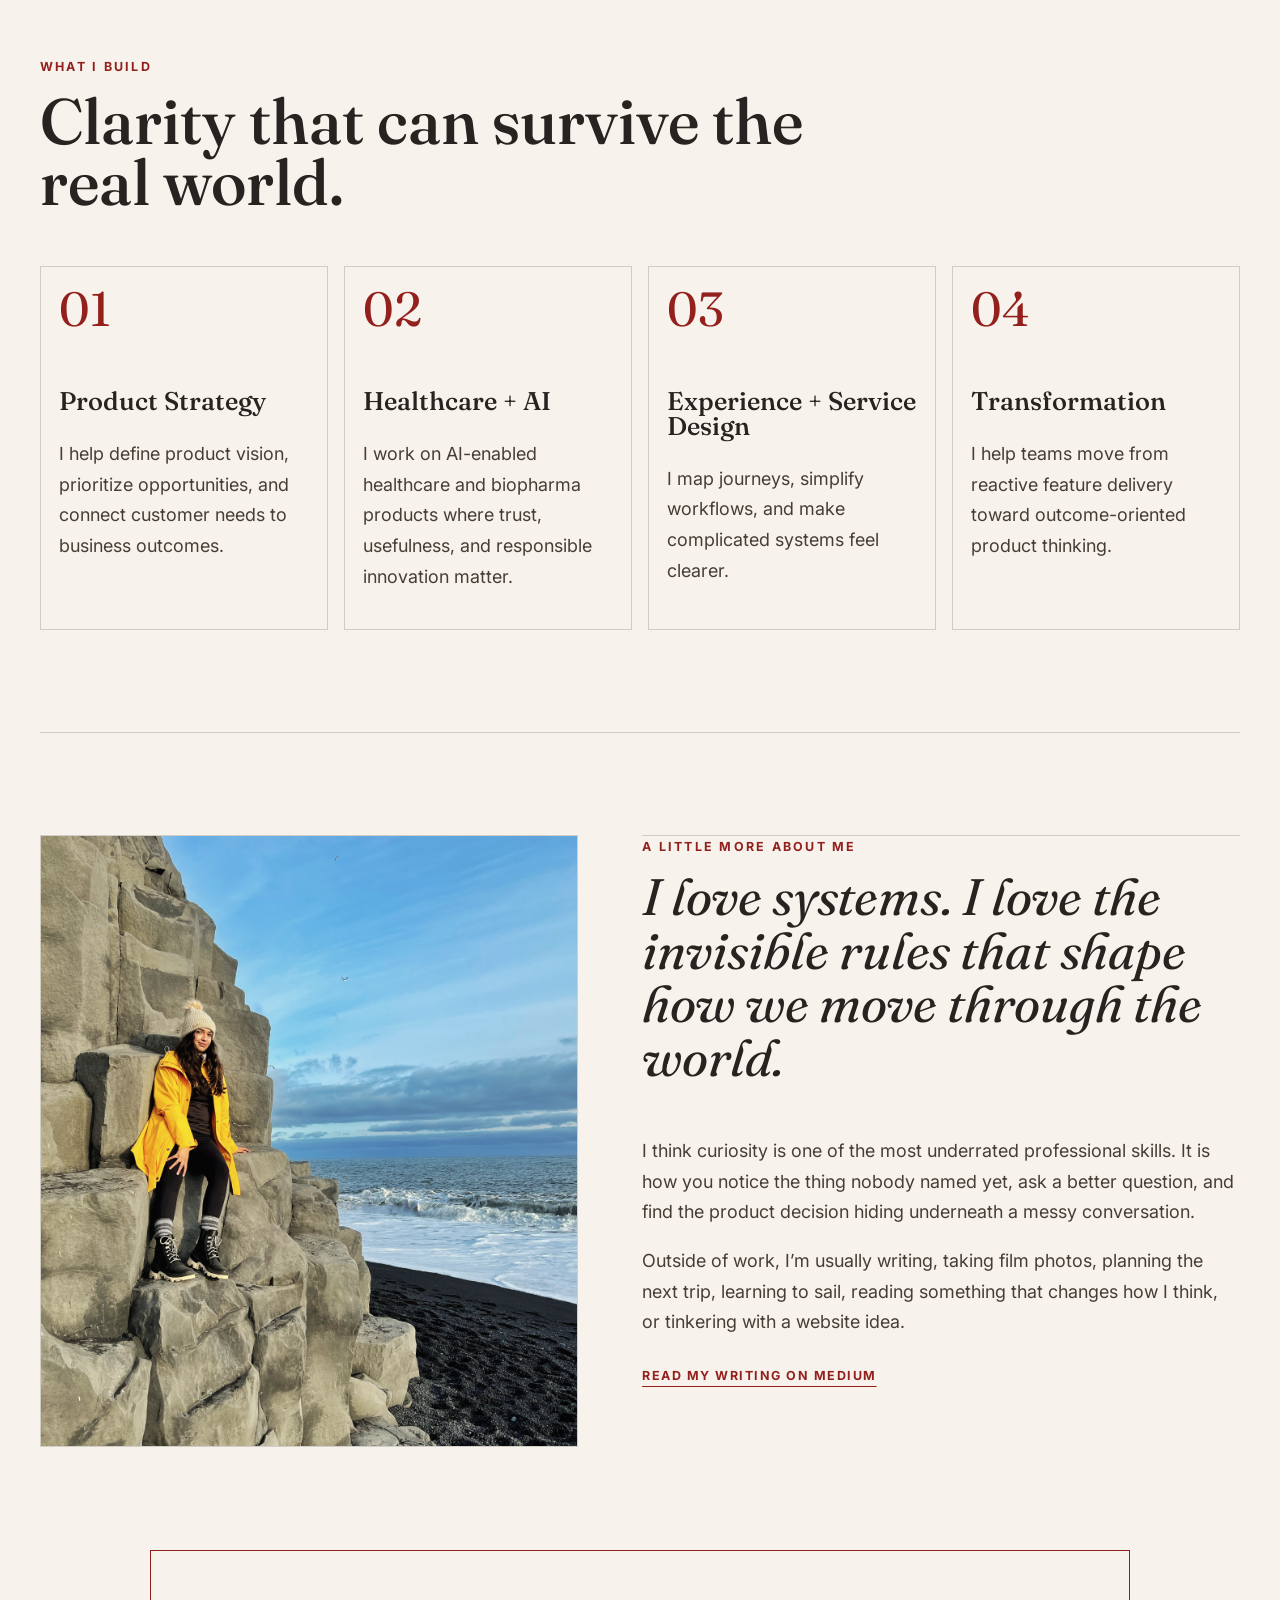
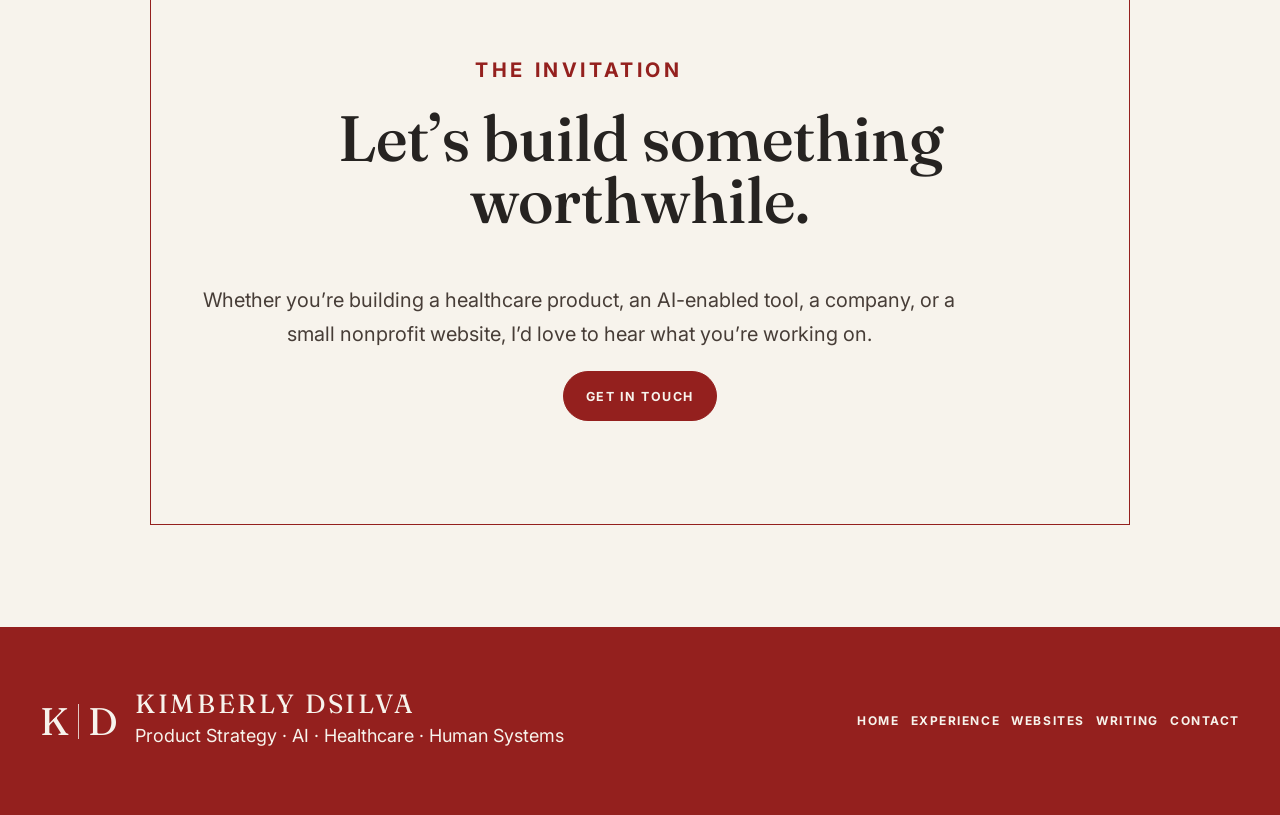
==== commit 5455ce8e: "Update index.html" ====
--- a/index.html
+++ b/index.html
@@ -152,7 +152,6 @@
         </div>
         <div class="essay-section">
           <p class="section-kicker">A little more about me</p>
-          <h2>Curious by nature. Strategic by training.</h2>
           <p class="lede">
             I love systems. I love the invisible rules that shape how we move
             through the world.
